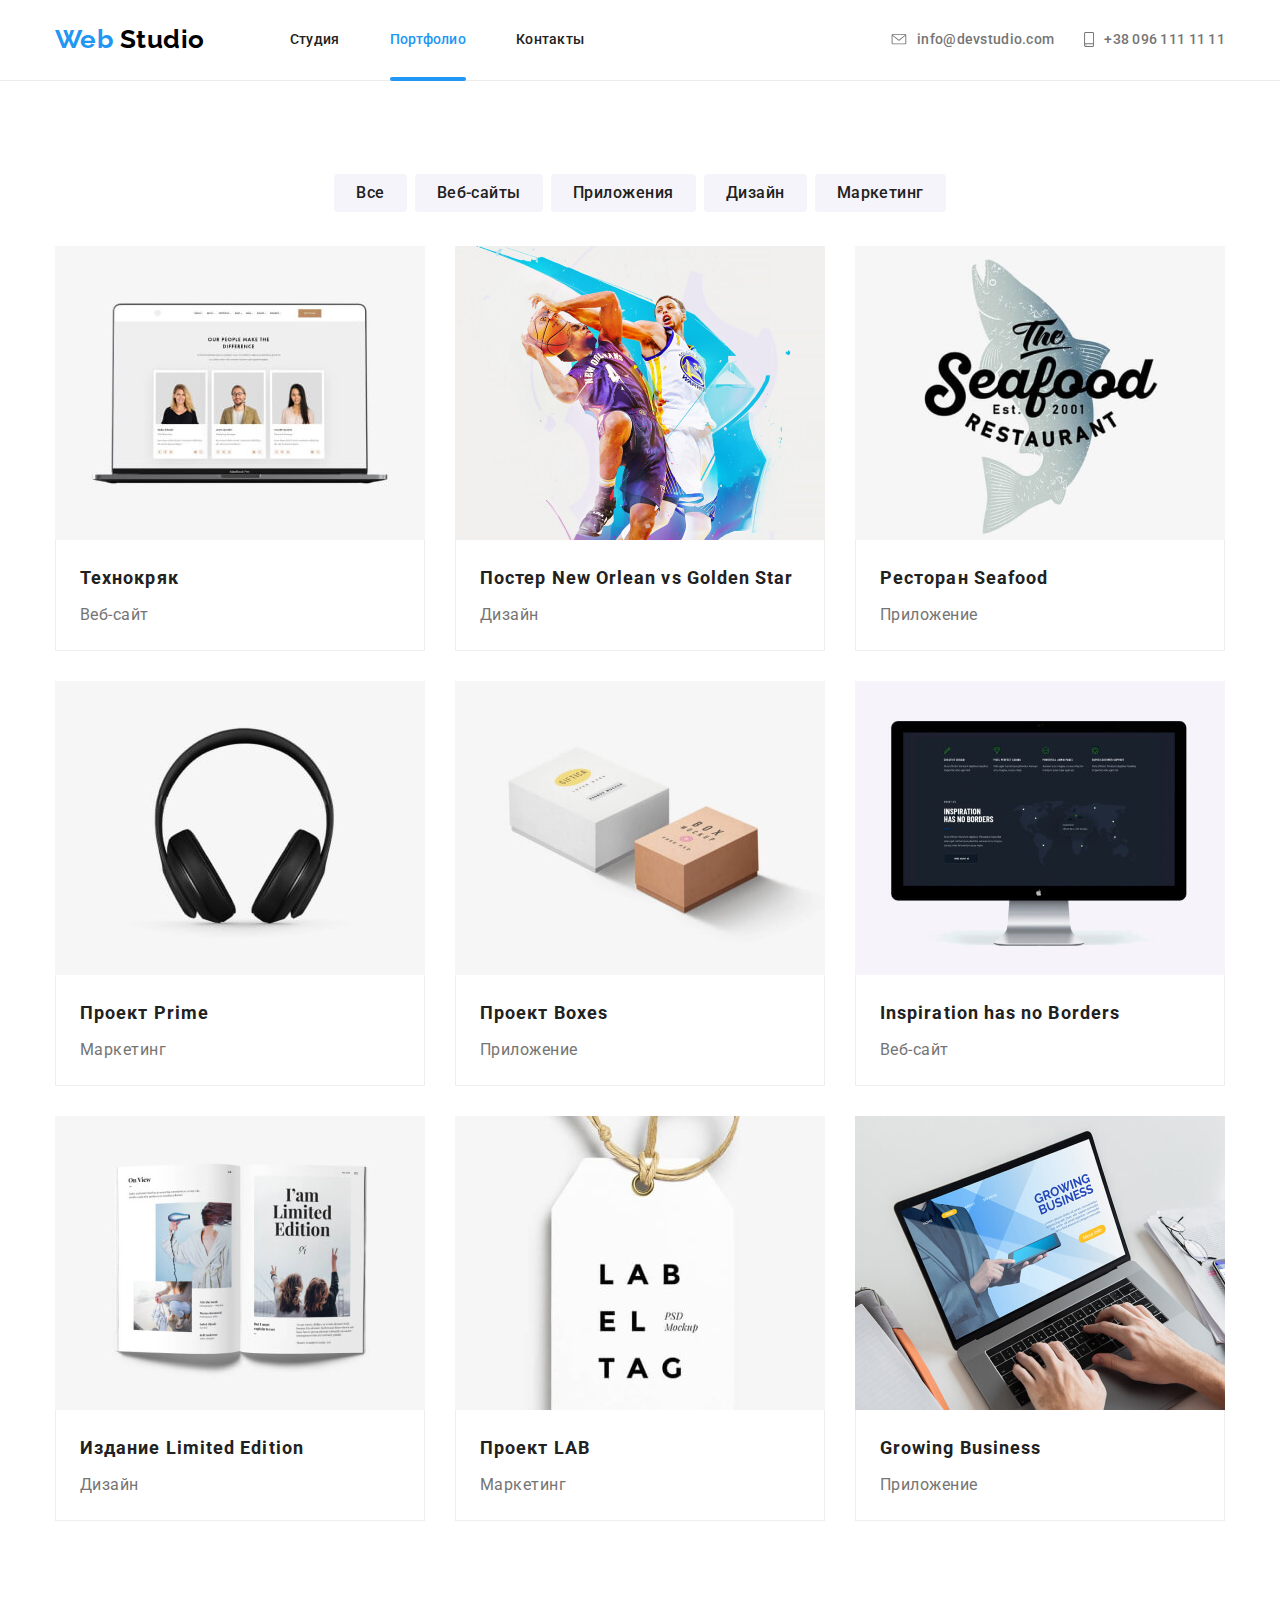
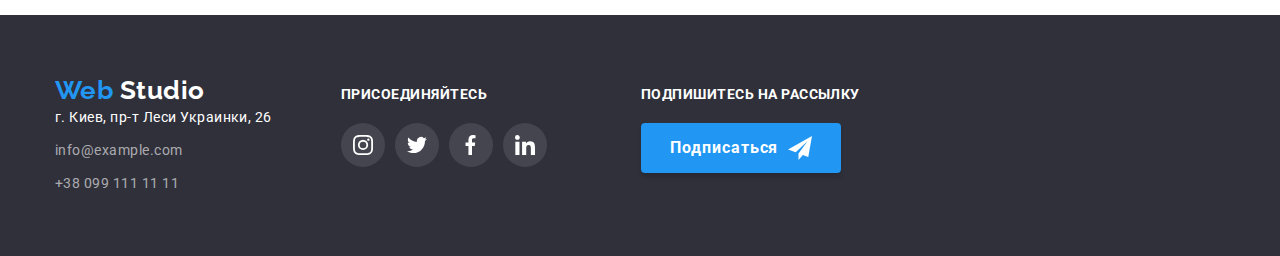
==== portfolio.html @ c3c5b5b8 "copies files from hw-05" ====
<!DOCTYPE html>
<html lang="ru">
  <head>
    <meta charset="UTF-8" />
    <meta name="viewport" content="width=device-width, initial-scale=1.0" />
    <title>Portfolio</title>
    <link
      href="https://fonts.googleapis.com/css2?family=Raleway:wght@700&family=Roboto:wght@400;500;700;900&display=swap"
      rel="stylesheet"
    />
    <link rel="stylesheet" href="./css/style.css" />
    <link rel="stylesheet" href="./css/normalize.css" />
  </head>

  <body>
    <!--header-->
    <header class="header portfolio-header">
      <div class="container header-container">
        <div class="nav-container">
          <nav class="site-nav">
            <a class="webstudio link" href="./index.html" lang="en"
              ><span class="web">Web</span> Studio</a
            >
            <ul class="site-nav-list list">
              <li class="item">
                <a class="link" href="./index.html">Студия</a>
              </li>
              <li class="item">
                <a class="link current" href="./portfolio.html">Портфолио</a>
              </li>
              <li class="item"><a class="link" href="">Контакты</a></li>
            </ul>
          </nav>
        </div>

        <div class="contacts-container">
          <ul class="header-contacts list">
            <li class="item">
              <a
                class="link"
                href="mailto:info@devstudio.com"
                aria-label="Отправить письмо"
              >
                <svg
                  class="header-contacts-icon envelope"
                  width="16"
                  height="11"
                >
                  <use href="./img/sprite.svg#icon-envelope"></use>
                </svg>
                info@devstudio.com</a
              >
            </li>
            <li>
              <a class="link" href="tel:+380961111111" aria-label="Позвонить">
                <svg class="header-contacts-icon" width="10" height="15">
                  <use href="./img/sprite.svg#icon-smartphone"></use></svg
                >+38 096 111 11 11</a
              >
            </li>
          </ul>
        </div>
      </div>
    </header>

    <!-- main -->
    <main>
      <!-- section-portfolio -->
      <section class="portfolio">
        <div class="container">
          <h1 hidden>Портфолио</h1>
          <ul class="filter-list list">
            <li class="item">
              <button type="button" class="filter-btn">Все</button>
            </li>
            <li class="item">
              <button type="button" class="filter-btn">Веб-сайты</button>
            </li>
            <li class="item">
              <button type="button" class="filter-btn">Приложения</button>
            </li>
            <li class="item">
              <button type="button" class="filter-btn">Дизайн</button>
            </li>
            <li class="item">
              <button type="button" class="filter-btn">Маркетинг</button>
            </li>
          </ul>

          <ul class="portfolio-projects list">
            <li class="item">
              <a class="link" href="">
                <div class="portfolio-card">
                  <img
                    src="./img/portfolio/tehnokryak.jpg"
                    width="370"
                    height="294"
                    alt="Страница сайта"
                  />
                </div>
                <div class="projects-border">
                  <h2 class="title">Технокряк</h2>
                  <p class="subtitle">Веб-сайт</p>
                  <!-- <p class="description"> 
                    Технокряк это современная площадка распространения
                    коронавируса. Компании используют эту платформу для
                    цифрового шпионажа и атак на защищённые сервера конкурентов.
                  </p>-->
                </div></a
              >
            </li>
            <li class="item">
              <a class="link" href="">
                <div class="portfolio-card">
                  <img
                    src="./img/portfolio/poster-ball.jpg"
                    width="370"
                    height="294"
                    alt="Постер с баскетболистами"
                  />
                </div>
                <div class="projects-border">
                  <h2 class="title">
                    Постер <span lang="en">New Orlean vs Golden Star</span>
                  </h2>
                  <p class="subtitle">Дизайн</p>
                  <!-- <p class="description"> 
                    Технокряк это современная площадка распространения
                    коронавируса. Компании используют эту платформу для
                    цифрового шпионажа и атак на защищённые сервера конкурентов.
                  </p>-->
                </div></a
              >
            </li>
            <li class="item">
              <a class="link" href="">
                <div class="portfolio-card">
                  <img
                    src="./img/portfolio/seafood.jpg"
                    width="370"
                    height="294"
                    alt="Логотип ресторана морепродуктов"
                  />
                </div>
                <div class="projects-border">
                  <h2 class="title">Ресторан <span lang="en">Seafood</span></h2>
                  <p class="subtitle">Приложение</p>
                  <!-- <p class="description"> 
                    Технокряк это современная площадка распространения
                    коронавируса. Компании используют эту платформу для
                    цифрового шпионажа и атак на защищённые сервера конкурентов.
                  </p>-->
                </div></a
              >
            </li>

            <li class="item">
              <a class="link" href="">
                <div class="portfolio-card">
                  <img
                    src="./img/portfolio/headphones.jpg"
                    width="370"
                    height="294"
                    alt="Наушники"
                  />
                </div>
                <div class="projects-border">
                  <h2 class="title">Проект <span lang="en">Prime</span></h2>
                  <p class="subtitle">Маркетинг</p>
                  <!-- <p class="description"> 
                    Технокряк это современная площадка распространения
                    коронавируса. Компании используют эту платформу для
                    цифрового шпионажа и атак на защищённые сервера конкурентов.
                  </p>-->
                </div></a
              >
            </li>
            <li class="item">
              <a class="link" href="">
                <div class="portfolio-card">
                  <img
                    src="./img/portfolio/boxes.jpg"
                    width="370"
                    height="294"
                    alt="Коробки"
                  />
                </div>
                <div class="projects-border">
                  <h2 class="title">Проект <span lang="en">Boxes</span></h2>
                  <p class="subtitle">Приложение</p>
                  <!-- <p class="description"> 
                    Технокряк это современная площадка распространения
                    коронавируса. Компании используют эту платформу для
                    цифрового шпионажа и атак на защищённые сервера конкурентов.
                  </p>-->
                </div></a
              >
            </li>
            <li class="item">
              <a class="link" href="">
                <div class="portfolio-card">
                  <img
                    src="./img/portfolio/desktop-site.jpg"
                    width="370"
                    height="294"
                    alt="Монитор компьютера"
                  />
                </div>
                <div class="projects-border">
                  <h2 class="title" lang="en">Inspiration has no Borders</h2>
                  <p class="subtitle">Веб-сайт</p>
                  <!-- <p class="description"> 
                    Технокряк это современная площадка распространения
                    коронавируса. Компании используют эту платформу для
                    цифрового шпионажа и атак на защищённые сервера конкурентов.
                  </p>-->
                </div></a
              >
            </li>
            <li class="item">
              <a class="link" href="">
                <div class="portfolio-card">
                  <img
                    src="./img/portfolio/book.jpg"
                    width="370"
                    height="294"
                    alt="Книга"
                  />
                </div>
                <div class="projects-border">
                  <h2 class="title">
                    Издание <span lang="en">Limited Edition</span>
                  </h2>
                  <p class="subtitle">Дизайн</p>
                  <!-- <p class="description"> 
                    Технокряк это современная площадка распространения
                    коронавируса. Компании используют эту платформу для
                    цифрового шпионажа и атак на защищённые сервера конкурентов.
                  </p>-->
                </div></a
              >
            </li>
            <li class="item">
              <a class="link" href="">
                <div class="portfolio-card">
                  <img
                    src="./img/portfolio/label.jpg"
                    width="370"
                    height="294"
                    alt="Лейбл"
                  />
                </div>
                <div class="projects-border">
                  <h2 class="title">Проект <span lang="en">LAB</span></h2>
                  <p class="subtitle">Маркетинг</p>
                  <!-- <p class="description"> 
                    Технокряк это современная площадка распространения
                    коронавируса. Компании используют эту платформу для
                    цифрового шпионажа и атак на защищённые сервера конкурентов.
                  </p>-->
                </div></a
              >
            </li>
            <li class="item">
              <a class="link" href="">
                <div class="portfolio-card">
                  <img
                    src="./img/portfolio/laptop.jpg"
                    width="370"
                    height="294"
                    alt="Человек за ноутбуком"
                  />
                </div>
                <div class="projects-border">
                  <h2 class="title" lang="en">Growing Business</h2>
                  <p class="subtitle">Приложение</p>
                  <!-- <p class="description"> 
                    Технокряк это современная площадка распространения
                    коронавируса. Компании используют эту платформу для
                    цифрового шпионажа и атак на защищённые сервера конкурентов.
                  </p>-->
                </div></a
              >
            </li>
          </ul>
        </div>
      </section>
    </main>
    <!--footer-->
    <footer class="footer">
      <div class="container footer-container">
        <div class="wrapper-address">
          <a class="webstudio link" href="./index.html" lang="en"
            ><span class="web">Web</span> Studio</a
          >
          <address class="address">
            г. Киев, пр-т Леси Украинки, 26
            <ul class="footer-contacts list">
              <li class="item">
                <a
                  class="link"
                  href="mailto:info@example.com"
                  aria-label="Отправить письмо"
                  >info@example.com</a
                >
              </li>
              <li>
                <a class="link" href="tel:+380991111111" aria-label="Позвонить"
                  >+38 099 111 11 11</a
                >
              </li>
            </ul>
          </address>
        </div>
        <div class="wrapper-join-in">
          <p class="join-in">присоединяйтесь</p>
          <ul class="soc-netw-list list">
            <li class="soc-netw footer-link">
              <a class="link" href="" aria-label="Сcылка на Instagram"
                ><svg class="soc-icon-footer">
                  <use href="./img/sprite.svg#icon-inst"></use></svg
              ></a>
            </li>
            <li class="soc-netw footer-link">
              <a class="link" href="" aria-label="Сcылка на Twitter"
                ><svg class="soc-icon-footer">
                  <use href="./img/sprite.svg#icon-twitter"></use></svg
              ></a>
            </li>
            <li class="soc-netw footer-link">
              <a class="link" href="" aria-label="Сcылка на Facebook"
                ><svg class="soc-icon-footer">
                  <use href="./img/sprite.svg#icon-fb"></use></svg
              ></a>
            </li>
            <li class="soc-netw footer-link">
              <a class="link" href="" aria-label="Сcылка на Linkedin"
                ><svg class="soc-icon-footer">
                  <use href="./img/sprite.svg#icon-linkedin"></use></svg
              ></a>
            </li>
          </ul>
        </div>
        <div class="wrapper-subscribe">
          <p class="subscribe">Подпишитесь на рассылку</p>
          <button type="button" class="form-btn">
            Подписаться
            <svg class="form-btn-icon" width="24" height="24">
              <use href="./img/sprite.svg#icon-icon-send"></use>
            </svg>
          </button>
        </div>
      </div>
    </footer>
  </body>
</html>
---- css/style.css ----
/*заголовки  h #212121
  текст p #757575
  цвет ховер #2196f3
  белый #ffffff
  черный #000000
  studio в хедере#ffffff
  фон блока команды #f5f4fa
  фон футера #2f303a
  контакты и мейл-форма в футере rgba(255, 255, 255, 0.6)*/

:root {
  --clear-black-color: #000000;
  --primary-text-color: #212121;
  --secondary-text-color: #757575;
  --accent-color: #2196f3;
  --footer-background: #2f303a;
  --clear-white-color: #ffffff;
  --secondary-bg-color: #f5f4fa;
  --portfolio-projects-bg-color: #eeeeee;
  --button-hover-color: #188ce8;
  --footer-link-color: rgba(255, 255, 255, 0.6);
  --skills-title-bg-color: rgba(47, 48, 58, 0.8);
  --icons-color: #afb1b8;
  --footer-link-bg-color: rgba(255, 255, 255, 0.1);
  --bg-portfolio-hover: rgba(33, 150, 243, 0.9);
  --main-font: 'Roboto', sans-serif;
  --secondary-font: 'Raleway', sans-serif;
  --transition-timing-function: cubic-bezier(0.4, 0, 0.2, 1);
}
html {
  box-sizing: border-box;
}

*,
*::before,
*::after {
  box-sizing: inherit;
  /* margin: 0; 
  padding: 0;*/
}
img {
  display: block;
}
body {
  padding-top: 80px;
  font-family: var(--main-font);
  background-color: var(--clear-white-color);
  color: var(--primary-text-color);
  letter-spacing: 0.03em;
}
.list {
  display: flex;
  padding: 0;
  margin: 0;
  list-style: none;
}
.link {
  display: block;
  text-decoration: none;
}
button {
  font-family: inherit;
  color: inherit;
  letter-spacing: inherit;
  border: none;
  /* border: 1px solid transparent; */
}
h1,
h2,
h3,
p {
  margin: 0;
  padding: 0;
}
img {
  display: block;
}

.container {
  margin-left: auto;
  margin-right: auto;
  width: 1200px;
  padding-left: 15px;
  padding-right: 15px;
}

/* header css */
/* .header { 
  border: 1px solid #ececec;
}*/
.header {
  position: fixed;
  width: 100%;
  min-height: 80px;
  top: 0;
  z-index: 10;
  background-color: #fff;
}
.webstudio {
  display: block;
  font-family: var(--secondary-font);
  font-weight: 700;
  font-size: 26px;
  line-height: 1.19;
  transition: color 250ms var(--transition-timing-function);
}
.web {
  color: var(--accent-color);
}
.header .webstudio {
  padding-top: 24px;
  padding-bottom: 25px;
  margin-right: 85px;
  color: var(--clear-black-color);
}
.header-container,
.site-nav {
  display: flex;
}
.header-container {
  justify-content: space-between;
}
.site-nav-list .item:not(:last-child) {
  margin-right: 50px;
}
.header-contacts .item:not(:last-child) {
  margin-right: 30px;
}
.site-nav-list .link,
.header-contacts .link {
  display: block;
  padding-top: 32px;
  padding-bottom: 32px;
  color: var(--primary-text-color);
  font-weight: 500;
  font-size: 14px;
  line-height: 1.14;
  letter-spacing: 0.02em;
  transition: color 250ms var(--transition-timing-function);
}
.header-contacts .link {
  display: flex;
  justify-content: center;
  align-items: center;
  color: var(--secondary-text-color);
}
.header-contacts-icon {
  margin-right: 10px;
  fill: currentColor;
}
.link:hover,
.link:focus {
  color: var(--accent-color);
}
.site-nav-list .link.current {
  color: var(--accent-color);
}
.current {
  position: relative;
}
.current::after {
  position: absolute;
  content: '';
  display: block;
  width: 100%;
  height: 4px;
  background-color: var(--accent-color);
  bottom: -1px;
  border-radius: 2px;
}

/* hero css */
.hero {
  max-width: 1600px;
  margin: auto;
  padding-top: 200px;
  padding-bottom: 200px;
  height: 600px;
  background-color: var(--primary-text-color);
  background-image: linear-gradient(
      rgba(47, 48, 58, 0.8),
      rgba(47, 48, 58, 0.8)
    ),
    url(../img/hero.jpg);
  background-repeat: no-repeat;
  background-position: center;
  /* background-size: cover; */
  text-align: center;
}
.hero-title {
  margin-bottom: 30px;
  color: var(--clear-white-color);
  font-weight: 900;
  font-size: 44px;
  line-height: 1.36;
  letter-spacing: 0.06em;
  text-transform: uppercase;
}
.modal-btn,
.form-btn {
  display: inline-block;
  min-width: 200px;
  height: 50px;
  color: var(--clear-white-color);
  background-color: var(--accent-color);
  font-weight: 700;
  font-size: 16px;
  line-height: 1.88;
  text-align: center;
  letter-spacing: 0.06em;
  box-shadow: 0px 4px 4px rgba(0, 0, 0, 0.15);
  border-radius: 4px;
  transition: background-color 250ms var(--transition-timing-function);
}
.modal-btn {
  padding: 10px 32px;
}
.form-btn {
  display: flex;
  justify-content: center;
  align-items: center;
  padding: 10px 29px;
}
.form-btn-icon {
  margin-left: 10px;
}
.modal-btn:hover,
.modal-btn:focus {
  background-color: var(--button-hover-color);
}

/* common css */
.section.features {
  padding-top: 94px;
  padding-bottom: 47px;
}
.section.skills {
  padding-top: 47px;
  padding-bottom: 94px;
}
.section.team,
.section.clients {
  padding-top: 94px;
  padding-bottom: 94px;
}
.footer {
  padding-top: 60px;
  padding-bottom: 60px;
}
.section-title {
  margin-bottom: 50px;
  font-size: 36px;
  line-height: 1.17;
  text-align: center;
}
.features .title {
  display: inline-block;
  margin-bottom: 10px;
  font-size: 14px;
  line-height: 1.14;
  text-transform: uppercase;
}

/* features css */
.features .item {
  width: calc((100% - 90px) / 4);
}
.features .item:not(:last-child) {
  margin-right: 30px;
}
.features-icon {
  width: 70px;
  height: 70px;
}
.features-bg {
  height: 120px;
  padding: 25px 100px;
  margin-bottom: 30px;
  background-color: var(--secondary-bg-color);
}
.features .description {
  color: var(--secondary-text-color);
  font-size: 14px;
  line-height: 1.71;
}

/* skills css */
.skills .title {
  padding-top: 27px;
  padding-bottom: 27px;
  color: var(--clear-white-color);
  background-color: var(--skills-title-bg-color);
  font-size: 14px;
  line-height: 1.14;
  text-align: center;
  text-transform: uppercase;
  position: absolute;
  width: 100%;
  left: 0;
  bottom: 0;
}
.skills .item {
  width: calc((100% - 60px) / 3);
  position: relative;
}
.skills .item:not(:last-child) {
  margin-right: 30px;
}

/* team css */
.team {
  background-color: var(--secondary-bg-color);
}
.team .item {
  width: calc((100% - 90px) / 4);
  background: #ffffff;
  box-shadow: 0px 2px 1px rgba(0, 0, 0, 0.2), 0px 1px 1px rgba(0, 0, 0, 0.14),
    0px 1px 3px rgba(0, 0, 0, 0.12);
  border-radius: 0px 0px 4px 4px;
}
.team .item:not(:last-child) {
  margin-right: 30px;
}
.team-member {
  margin-bottom: 10px;
  font-weight: 500;
  font-size: 16px;
  line-height: 1.19;
  text-align: center;
}
.team-info {
  padding: 30px 32px 24px;
}
.team .description {
  margin-bottom: 16px;
  color: var(--secondary-text-color);
  font-size: 16px;
  line-height: 1.19;
  text-align: center;
}
.team .soc-netw-list {
  justify-content: space-between;
}
.soc-icon {
  width: 20px;
  height: 20px;
  fill: currentColor;
}
.soc-netw .link {
  justify-content: center;
  align-items: center;
  padding: 12px;
  width: 44px;
  height: 44px;
  border-radius: 50%;
  color: var(--icons-color);
  transition: color 250ms var(--transition-timing-function),
    background-color 250ms var(--transition-timing-function);
}
.soc-netw .link:hover,
.soc-netw .link:focus {
  color: var(--clear-white-color);
  background-color: var(--accent-color);
}

/* clients css */
.clients .item {
  /* display: block; */
  /* display: flex; */
  justify-content: center;
  align-items: center;
  width: calc((100% - 150px) / 6);
  height: 90px;
  /* border: 1px solid #afb1b8; */
  /* border-radius: 4px; */
}
.clients .item:not(:last-child) {
  margin-right: 30px;
}
.clients .link {
  display: flex;
  justify-content: center;
  align-items: center;
  width: 170px;
  height: 90px;
  border: 1px solid var(--icons-color);
  color: var(--icons-color);
  border-radius: 4px;
  transition: color 250ms var(--transition-timing-function),
    border-color 250ms var(--transition-timing-function);
}
.clients .link:hover,
.clients .link:focus {
  color: var(--accent-color);
  border-color: var(--accent-color);
}
.clients-icon {
  fill: currentColor;
}

/* footer css */
.footer {
  background: var(--footer-background);
}
.footer-container {
  display: flex;
  align-items: baseline;
}
.footer .webstudio {
  color: var(--clear-white-color);
}
.address {
  color: var(--clear-white-color);
  font-style: normal;
  font-size: 14px;
  line-height: 1.71;
}
.footer-contacts .link {
  color: var(--footer-link-color);
}
.footer-contacts .item {
  margin-top: 9px;
  margin-bottom: 9px;
}
.footer-contacts {
  flex-direction: column;
}
.join-in,
.subscribe {
  margin-bottom: 20px;
  font-weight: 700;
  font-size: 14px;
  line-height: 1.14;
  text-transform: uppercase;
  color: var(--clear-white-color);
}
.wrapper-address {
  margin-right: 69px;
}
.wrapper-join-in {
  width: 206px;
  margin-right: 94px;
}
.footer .soc-netw-list {
  justify-content: space-between;
}
.footer-link .link {
  color: var(--clear-white-color);
  background-color: var(--footer-link-bg-color);
}
.soc-icon-footer {
  width: 20px;
  height: 20px;
  fill: currentColor;
}

/* portfolio main css */
.filter-btn {
  background-color: var(--secondary-bg-color);
  font-weight: 500;
  font-size: 16px;
  line-height: 1.63;
  text-align: center;
  border-radius: 4px;
  transition: color 250ms var(--transition-timing-function),
    background-color 250ms var(--transition-timing-function),
    box-shadov 250ms var(--transition-timing-function);
}
.filter-btn:hover,
.filter-btn:focus {
  color: var(--clear-white-color);
  background-color: var(--accent-color);
  box-shadow: 0px 2px 2px rgba(0, 0, 0, 0.12), 0px 1px 2px rgba(0, 0, 0, 0.08),
    0px 3px 1px rgba(0, 0, 0, 0.1);
}

.filter-list {
  justify-content: center;
  margin-bottom: 34px;
}
.filter-list .item:not(:last-child) {
  margin-right: 8px;
}
.filter-btn {
  padding: 6px 22px;
}

.portfolio {
  padding-top: 94px;
  padding-bottom: 94px;
}
.portfolio-header {
  border-bottom: 1px solid #ececec;
}
.portfolio-projects {
  flex-wrap: wrap;
}
.portfolio-projects .item {
  width: calc((100% - 60px) / 3);
  /* position: relative; */
}
.projects-border {
  padding: 20px 24px;
  border-right: 1px solid #eeeeee;
  border-bottom: 1px solid #eeeeee;
  border-left: 1px solid #eeeeee;
}
.portfolio-projects .item:not(:nth-child(3n)) {
  margin-right: 30px;
}
.portfolio-projects .item.item:not(:nth-last-child(-n + 3)) {
  margin-bottom: 30px;
}
.portfolio-projects .link {
  position: relative;
  transition: box-shadow 250ms var(--transition-timing-function);
}
.portfolio-projects .title {
  margin-bottom: 4px;
  color: var(--primary-text-color);
  font-size: 18px;
  line-height: 2;
  letter-spacing: 0.06em;
}
.portfolio-projects .subtitle {
  color: var(--secondary-text-color);
  font-size: 16px;
  line-height: 1.88;
}
.portfolio-card {
  position: relative;
  overflow: hidden;
}
.portfolio-card::after {
  position: absolute;
  display: block;
  content: 'Технокряк это современная площадка распространения коронавируса. Компании используют эту платформу для цифрового шпионажа и атак на защищённые сервера конкурентов.';
  width: 100%;
  height: 100%;
  padding: 63px 24px;
  font-size: 18px;
  line-height: 1.56;
  color: var(--clear-white-color);
  background-color: var(--bg-portfolio-hover);
  /* top: 0;
  left: 0;
  transform: translateY(100%); */
  transition: transform 250ms var(--transition-timing-function);
}
.portfolio-projects .link:hover .portfolio-card::after,
.portfolio-projects .link:focus .portfolio-card::after {
  transform: translateY(-100%);
}
.portfolio-projects .link:hover,
.portfolio-projects .link:focus {
  box-shadow: 1px 4px 6px rgba(0, 0, 0, 0.16), 0px 4px 4px rgba(0, 0, 0, 0.06),
    0px 1px 1px rgba(0, 0, 0, 0.12);
}
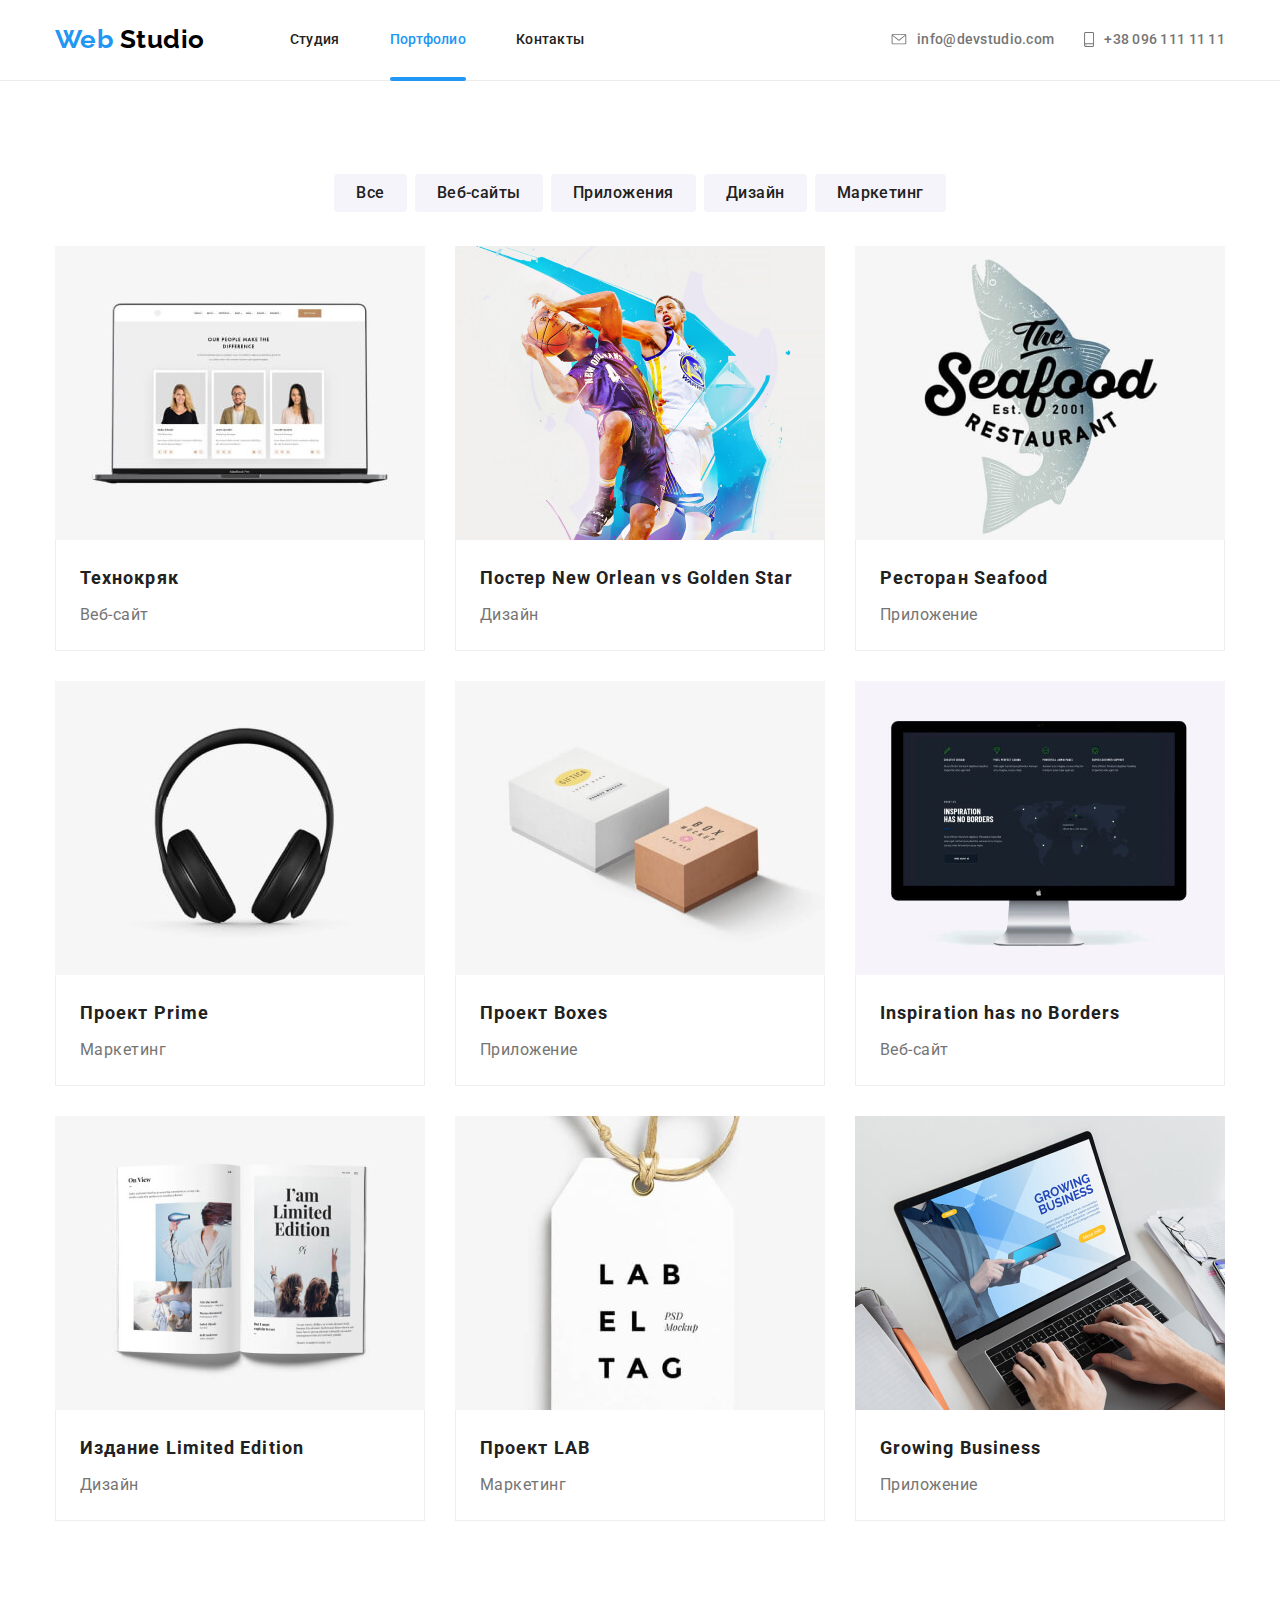
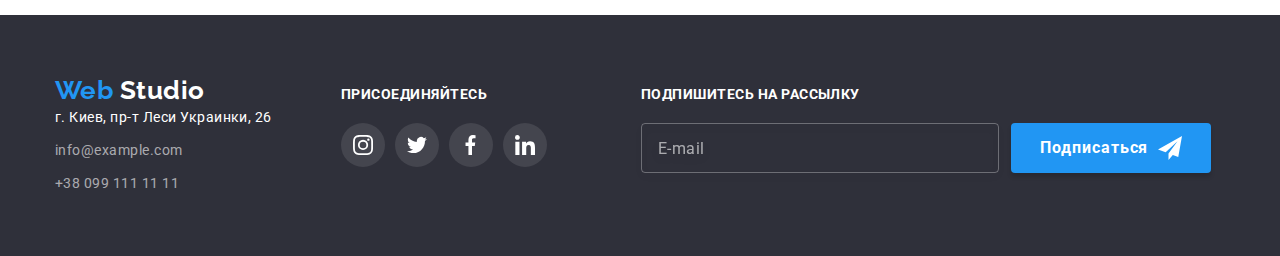
==== commit 371364db: "makes the form in footer" ====
--- a/portfolio.html
+++ b/portfolio.html
@@ -101,11 +101,6 @@
                 <div class="projects-border">
                   <h2 class="title">Технокряк</h2>
                   <p class="subtitle">Веб-сайт</p>
-                  <!-- <p class="description"> 
-                    Технокряк это современная площадка распространения
-                    коронавируса. Компании используют эту платформу для
-                    цифрового шпионажа и атак на защищённые сервера конкурентов.
-                  </p>-->
                 </div></a
               >
             </li>
@@ -124,11 +119,6 @@
                     Постер <span lang="en">New Orlean vs Golden Star</span>
                   </h2>
                   <p class="subtitle">Дизайн</p>
-                  <!-- <p class="description"> 
-                    Технокряк это современная площадка распространения
-                    коронавируса. Компании используют эту платформу для
-                    цифрового шпионажа и атак на защищённые сервера конкурентов.
-                  </p>-->
                 </div></a
               >
             </li>
@@ -145,11 +135,6 @@
                 <div class="projects-border">
                   <h2 class="title">Ресторан <span lang="en">Seafood</span></h2>
                   <p class="subtitle">Приложение</p>
-                  <!-- <p class="description"> 
-                    Технокряк это современная площадка распространения
-                    коронавируса. Компании используют эту платформу для
-                    цифрового шпионажа и атак на защищённые сервера конкурентов.
-                  </p>-->
                 </div></a
               >
             </li>
@@ -167,11 +152,6 @@
                 <div class="projects-border">
                   <h2 class="title">Проект <span lang="en">Prime</span></h2>
                   <p class="subtitle">Маркетинг</p>
-                  <!-- <p class="description"> 
-                    Технокряк это современная площадка распространения
-                    коронавируса. Компании используют эту платформу для
-                    цифрового шпионажа и атак на защищённые сервера конкурентов.
-                  </p>-->
                 </div></a
               >
             </li>
@@ -188,11 +168,6 @@
                 <div class="projects-border">
                   <h2 class="title">Проект <span lang="en">Boxes</span></h2>
                   <p class="subtitle">Приложение</p>
-                  <!-- <p class="description"> 
-                    Технокряк это современная площадка распространения
-                    коронавируса. Компании используют эту платформу для
-                    цифрового шпионажа и атак на защищённые сервера конкурентов.
-                  </p>-->
                 </div></a
               >
             </li>
@@ -209,11 +184,6 @@
                 <div class="projects-border">
                   <h2 class="title" lang="en">Inspiration has no Borders</h2>
                   <p class="subtitle">Веб-сайт</p>
-                  <!-- <p class="description"> 
-                    Технокряк это современная площадка распространения
-                    коронавируса. Компании используют эту платформу для
-                    цифрового шпионажа и атак на защищённые сервера конкурентов.
-                  </p>-->
                 </div></a
               >
             </li>
@@ -232,11 +202,6 @@
                     Издание <span lang="en">Limited Edition</span>
                   </h2>
                   <p class="subtitle">Дизайн</p>
-                  <!-- <p class="description"> 
-                    Технокряк это современная площадка распространения
-                    коронавируса. Компании используют эту платформу для
-                    цифрового шпионажа и атак на защищённые сервера конкурентов.
-                  </p>-->
                 </div></a
               >
             </li>
@@ -253,11 +218,6 @@
                 <div class="projects-border">
                   <h2 class="title">Проект <span lang="en">LAB</span></h2>
                   <p class="subtitle">Маркетинг</p>
-                  <!-- <p class="description"> 
-                    Технокряк это современная площадка распространения
-                    коронавируса. Компании используют эту платформу для
-                    цифрового шпионажа и атак на защищённые сервера конкурентов.
-                  </p>-->
                 </div></a
               >
             </li>
@@ -274,11 +234,6 @@
                 <div class="projects-border">
                   <h2 class="title" lang="en">Growing Business</h2>
                   <p class="subtitle">Приложение</p>
-                  <!-- <p class="description"> 
-                    Технокряк это современная площадка распространения
-                    коронавируса. Компании используют эту платформу для
-                    цифрового шпионажа и атак на защищённые сервера конкурентов.
-                  </p>-->
                 </div></a
               >
             </li>
@@ -343,12 +298,20 @@
         </div>
         <div class="wrapper-subscribe">
           <p class="subscribe">Подпишитесь на рассылку</p>
-          <button type="button" class="form-btn">
-            Подписаться
-            <svg class="form-btn-icon" width="24" height="24">
-              <use href="./img/sprite.svg#icon-icon-send"></use>
-            </svg>
-          </button>
+          <form class="subscribe-form">
+            <input
+              class="subscribe-form-input"
+              type="email"
+              name="user-email"
+              placeholder="E-mail"
+            />
+            <button type="submit" class="form-btn">
+              Подписаться
+              <svg class="form-btn-icon" width="24" height="24">
+                <use href="./img/sprite.svg#icon-icon-send"></use>
+              </svg>
+            </button>
+          </form>
         </div>
       </div>
     </footer>
--- a/css/style.css
+++ b/css/style.css
@@ -229,6 +229,26 @@
   background-color: var(--button-hover-color);
 }
 
+/* modal form css */
+.modal-form {
+  width: 528px;
+  margin: auto;
+  padding: 40px;
+  background-color: #fff;
+}
+.modal-form-input {
+  display: block;
+  width: 100%;
+}
+.modal-form-input:not(:last-child) {
+  margin-bottom: 20px;
+}
+.modal-form-input:focus {
+  outline: none;
+}
+.modal-form-input:focus .modal-form-btn {
+  display: inline-block;
+}
 /* common css */
 .section.features {
   padding-top: 94px;
@@ -453,6 +473,33 @@
   height: 20px;
   fill: currentColor;
 }
+.subscribe-form {
+  display: flex;
+}
+.subscribe-form-input {
+  margin-right: 12px;
+  padding: 15px 16px;
+  background-color: transparent;
+  color: rgba(255, 255, 255, 0.6);
+  width: 358px;
+  height: 50px;
+  border: 1px solid rgba(255, 255, 255, 0.3);
+  filter: drop-shadow(0px 4px 4px rgba(0, 0, 0, 0.15));
+  border-radius: 4px;
+  /* outline: none; */
+}
+.subscribe-form-input::placeholder {
+  font-size: 16px;
+  line-height: 1.25;
+  letter-spacing: 0.03em;
+  color: rgba(255, 255, 255, 0.6);
+}
+/* .subscribe-form-input:focus:valid:not(:placeholder-shown) { 
+  border: 1px solid green;
+}
+.subscribe-form-input:focus:invalid:not(:placeholder-shown) {
+  border: 1px solid red;
+}*/
 
 /* portfolio main css */
 .filter-btn {
